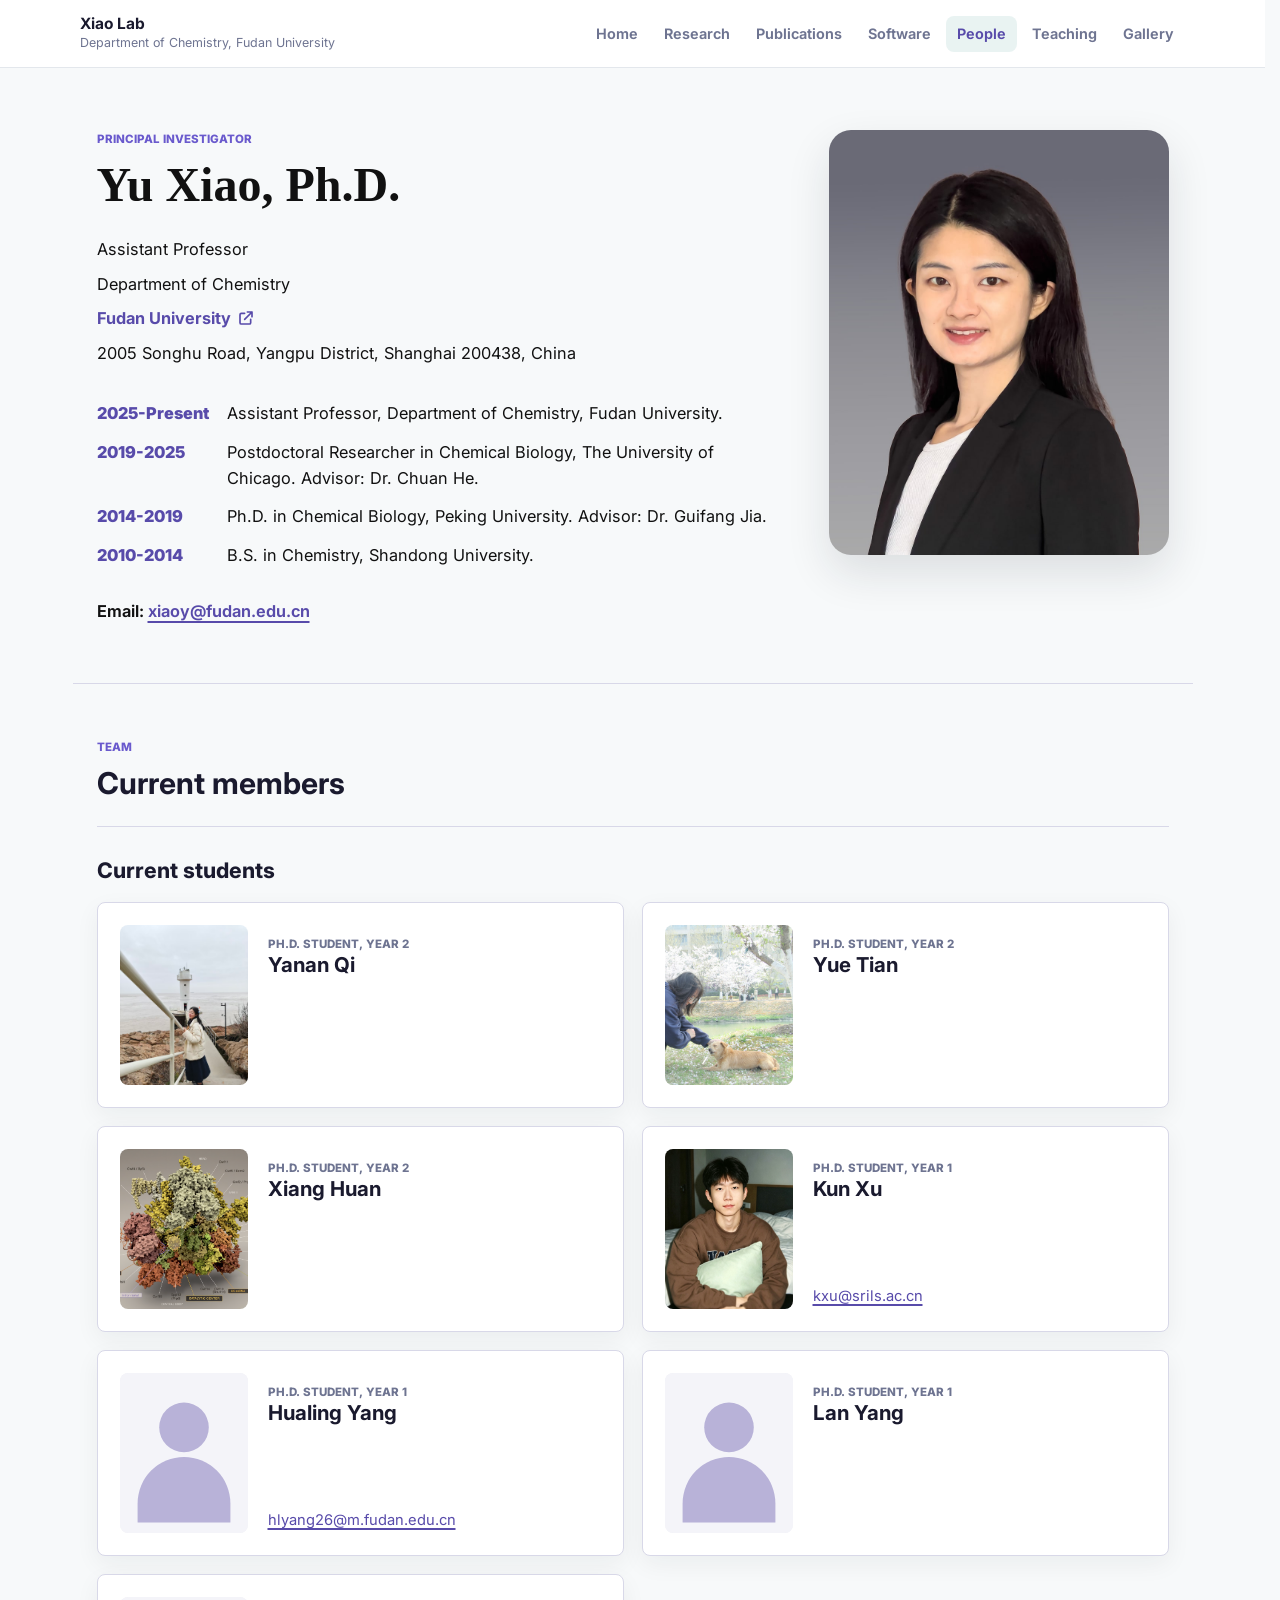
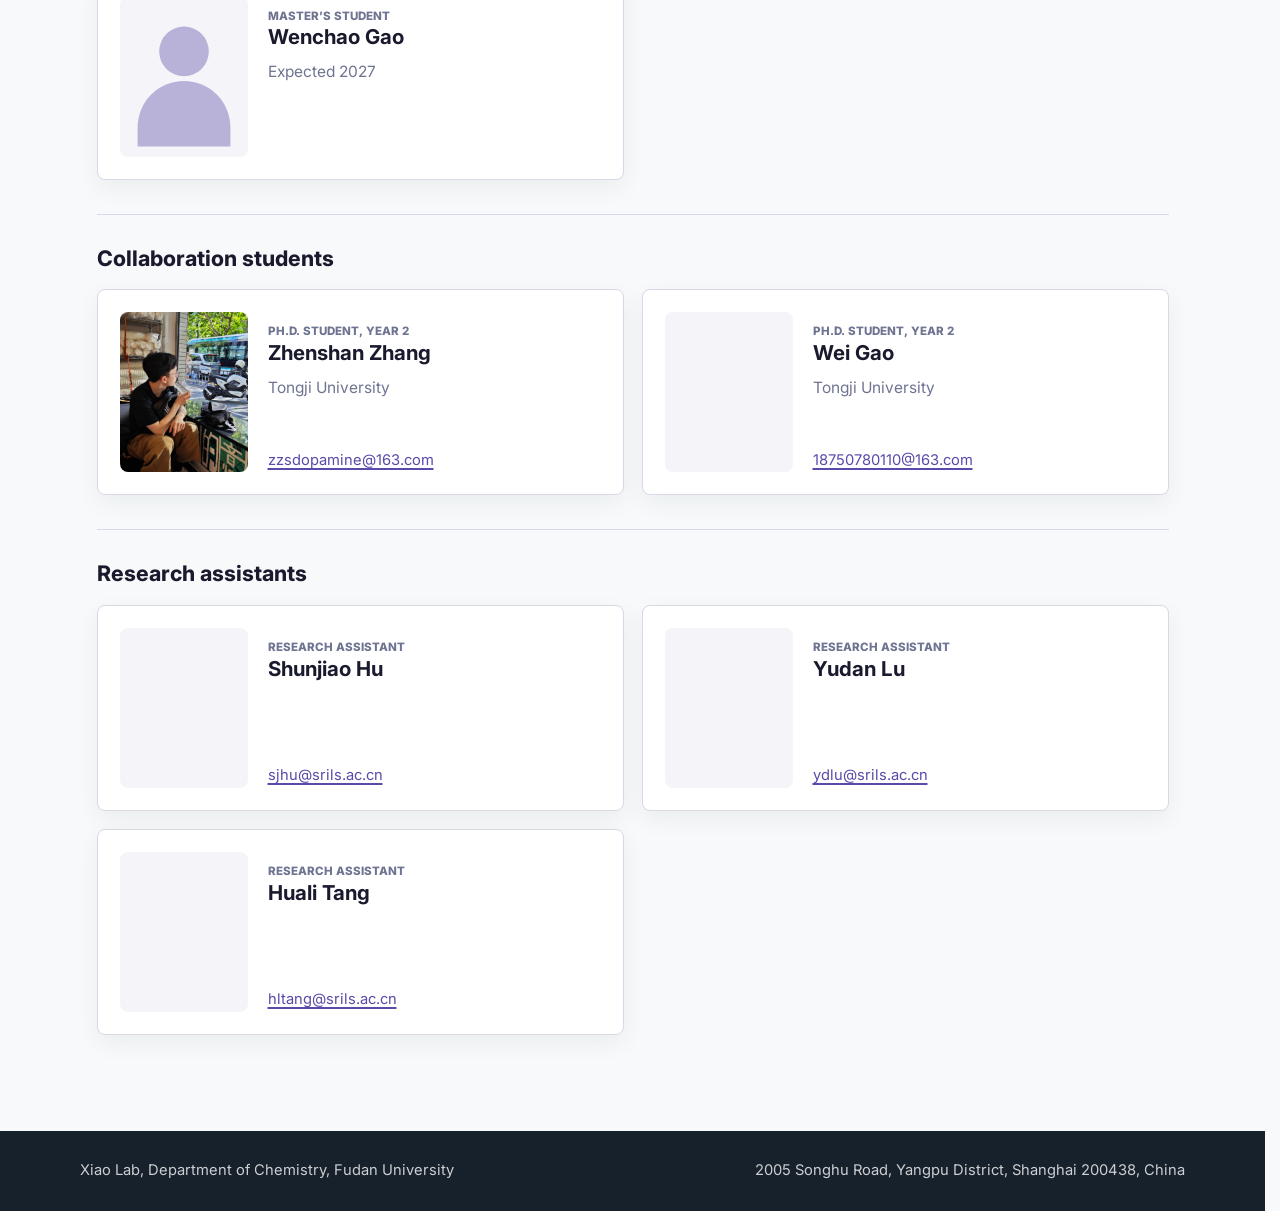
==== site/people.html @ 870cb50d "[Feature] Refresh lab website with data-driven content and teaching - Generate the website from sepa" ====
<!DOCTYPE html>
<html lang="en" class="no-js">
<head>
  <meta charset="utf-8">
  <meta name="viewport" content="width=device-width, initial-scale=1">
  <title>People | Xiao Lab</title>
  <meta name="description" content="People in Xiao Lab at Fudan University.">
  <link rel="preconnect" href="https://fonts.googleapis.com">
  <link rel="preconnect" href="https://fonts.gstatic.com" crossorigin>
  <link href="https://fonts.googleapis.com/css2?family=Inter:wght@300;400;600;700;800;900&display=swap" rel="stylesheet">
  <link rel="stylesheet" href="assets/styles.css">
  <script>document.documentElement.classList.remove('no-js');</script>
</head>
<body>
  <header class="site-header">
    <a class="brand" href="index.html" aria-label="Xiao Lab home">
      <span>
        <strong>Xiao Lab</strong>
        <small>Department of Chemistry, Fudan University</small>
      </span>
    </a>
    <button class="nav-toggle" aria-controls="primary-nav" aria-expanded="false" aria-label="Toggle navigation">
      <span class="bar"></span>
      <span class="bar"></span>
      <span class="bar"></span>
    </button>
    <nav id="primary-nav" class="site-nav" aria-label="Primary navigation">
      <a href="index.html">Home</a>
      <a href="research.html">Research</a>
      <a href="publications.html">Publications</a>
      <a href="software.html">Software</a>
      <a class="active" aria-current="page" href="people.html">People</a>
      <a href="teaching.html">Teaching</a>
      <a href="gallery.html">Gallery</a>
    </nav>
  </header>

  <main>


    <section class="section mentor-section">
      <article class="mentor-profile">
        <div class="mentor-copy"><p class="eyebrow">Principal investigator</p><h1>Yu Xiao, Ph.D.</h1>
          <div class="mentor-lines"><p>Assistant Professor</p><p>Department of Chemistry</p><p><a class="mentor-link" href="https://chemistry.fudan.edu.cn/0c/af/c45141a724143/page.htm">Fudan University <svg viewBox="0 0 24 24" fill="none" stroke="currentColor" stroke-width="2.5" stroke-linecap="round" stroke-linejoin="round" aria-hidden="true"><path d="M14 3h7v7M21 3 10 14"/><path d="M10 5H5a2 2 0 0 0-2 2v12a2 2 0 0 0 2 2h12a2 2 0 0 0 2-2v-5"/></svg></a></p><p>2005 Songhu Road, Yangpu District, Shanghai 200438, China</p></div>
          <div class="mentor-history" aria-label="Education and experience"><p><strong>2025-Present</strong><span>Assistant Professor, Department of Chemistry, Fudan University.</span></p><p><strong>2019-2025</strong><span>Postdoctoral Researcher in Chemical Biology, The University of Chicago. Advisor: Dr. Chuan He.</span></p><p><strong>2014-2019</strong><span>Ph.D. in Chemical Biology, Peking University. Advisor: Dr. Guifang Jia.</span></p><p><strong>2010-2014</strong><span>B.S. in Chemistry, Shandong University.</span></p></div>
          <p class="mentor-email">Email: <a href="mailto:xiaoy@fudan.edu.cn">xiaoy@fudan.edu.cn</a></p>
        </div><figure class="mentor-photo"><img src="assets/people/yu-xiao.jpg" alt="Yu Xiao, Ph.D. portrait" loading="lazy" decoding="async"></figure>
      </article>
    </section>

    <section class="section team-section">
      <div class="section-heading">
        <p class="eyebrow">Team</p>
        <h2>Current members</h2>
      </div>

      <div class="people-group"><div class="people-group-heading"><h3>Current students</h3></div><div class="people-grid compact-grid"><article class="member-card"><img src="assets/people/qi-yanan.jpg" alt="Yanan Qi portrait" loading="lazy" decoding="async">
              <div class="member-copy"><p class="eyebrow">Ph.D. student, Year 2</p><h2>Yanan Qi</h2></div></article>
<article class="member-card"><img src="assets/people/tian-yue.jpg" alt="Yue Tian portrait" loading="lazy" decoding="async">
              <div class="member-copy"><p class="eyebrow">Ph.D. student, Year 2</p><h2>Yue Tian</h2></div></article>
<article class="member-card"><img src="assets/people/huan-xiang.png" alt="Xiang Huan portrait" loading="lazy" decoding="async">
              <div class="member-copy"><p class="eyebrow">Ph.D. student, Year 2</p><h2>Xiang Huan</h2></div></article>
<article class="member-card"><img src="assets/people/xu-kun.jpg" alt="Kun Xu portrait" loading="lazy" decoding="async">
              <div class="member-copy"><p class="eyebrow">Ph.D. student, Year 1</p><h2>Kun Xu</h2><p class="member-email"><a href="mailto:kxu@srils.ac.cn">kxu@srils.ac.cn</a></p></div></article>
<article class="member-card"><img src="assets/people/member-placeholder.svg" alt="Hualing Yang portrait" loading="lazy" decoding="async">
              <div class="member-copy"><p class="eyebrow">Ph.D. student, Year 1</p><h2>Hualing Yang</h2><p class="member-email"><a href="mailto:hlyang26@m.fudan.edu.cn">hlyang26@m.fudan.edu.cn</a></p></div></article>
<article class="member-card"><img src="assets/people/member-placeholder.svg" alt="Lan Yang portrait" loading="lazy" decoding="async">
              <div class="member-copy"><p class="eyebrow">Ph.D. student, Year 1</p><h2>Lan Yang</h2></div></article>
<article class="member-card"><img src="assets/people/member-placeholder.svg" alt="Wenchao Gao portrait" loading="lazy" decoding="async">
              <div class="member-copy"><p class="eyebrow">Master’s student</p><h2>Wenchao Gao</h2><p>Expected 2027</p></div></article></div></div>
<div class="people-group"><div class="people-group-heading"><h3>Collaboration students</h3></div><div class="people-grid compact-grid"><article class="member-card"><img src="assets/people/zhang-zhenshan.jpg" alt="Zhenshan Zhang portrait" loading="lazy" decoding="async">
              <div class="member-copy"><p class="eyebrow">Ph.D. student, Year 2</p><h2>Zhenshan Zhang</h2><p>Tongji University</p><p class="member-email"><a href="mailto:zzsdopamine@163.com">zzsdopamine@163.com</a></p></div></article>
<article class="member-card"><img src="assets/people/gao-wei.jpg" alt="Wei Gao portrait" loading="lazy" decoding="async">
              <div class="member-copy"><p class="eyebrow">Ph.D. student, Year 2</p><h2>Wei Gao</h2><p>Tongji University</p><p class="member-email"><a href="mailto:18750780110@163.com">18750780110@163.com</a></p></div></article></div></div>
<div class="people-group"><div class="people-group-heading"><h3>Research assistants</h3></div><div class="people-grid compact-grid"><article class="member-card"><img src="assets/people/hu-shunjiao.jpg" alt="Shunjiao Hu portrait" loading="lazy" decoding="async">
              <div class="member-copy"><p class="eyebrow">Research assistant</p><h2>Shunjiao Hu</h2><p class="member-email"><a href="mailto:sjhu@srils.ac.cn">sjhu@srils.ac.cn</a></p></div></article>
<article class="member-card"><img src="assets/people/lu-yudan.jpg" alt="Yudan Lu portrait" loading="lazy" decoding="async">
              <div class="member-copy"><p class="eyebrow">Research assistant</p><h2>Yudan Lu</h2><p class="member-email"><a href="mailto:ydlu@srils.ac.cn">ydlu@srils.ac.cn</a></p></div></article>
<article class="member-card"><img src="assets/people/tang-huali.jpg" alt="Huali Tang portrait" loading="lazy" decoding="async">
              <div class="member-copy"><p class="eyebrow">Research assistant</p><h2>Huali Tang</h2><p class="member-email"><a href="mailto:hltang@srils.ac.cn">hltang@srils.ac.cn</a></p></div></article></div></div>
    </section>
    </main>

  <footer class="site-footer">
    <p>Xiao Lab, Department of Chemistry, Fudan University</p>
    <p>2005 Songhu Road, Yangpu District, Shanghai 200438, China</p>
  </footer>
  <script src="assets/site.js" defer></script>
</body>
</html>
---- site/assets/styles.css ----
:root {
  --ink: #1a1a2e;
  --muted: #6e7491;
  --subtle: #f4f4f9;
  --surface: #ffffff;
  --background: #f7f9fa;
  --line: #d8d8e8;
  --accent: #6A5ACD;
  --accent-dark: #584BAA;
  --warm: #9370DB;
  --shadow: 0 14px 34px rgba(23, 33, 43, 0.1);
  --max: 1120px;
  --page-top: 62px;
}

* {
  box-sizing: border-box;
}

html {
  scroll-behavior: smooth;
  scrollbar-gutter: stable;
}

body {
  margin: 0;
  min-height: 100vh;
  display: flex;
  flex-direction: column;
  color: var(--ink);
  background: var(--background);
  font-family: Inter, ui-sans-serif, system-ui, -apple-system, BlinkMacSystemFont, "Segoe UI", Arial, sans-serif;
  font-size: 15.5px;
  line-height: 1.62;
  letter-spacing: 0;
}

img {
  display: block;
  max-width: 100%;
}

a {
  color: inherit;
}

.site-header {
  position: sticky;
  top: 0;
  z-index: 20;
  display: flex;
  align-items: center;
  justify-content: space-between;
  gap: 24px;
  min-height: 68px;
  padding: 10px max(24px, calc((100vw - var(--max)) / 2));
  background: rgba(255, 255, 255, 0.96);
  border-bottom: 1px solid rgba(220, 226, 232, 0.8);
  backdrop-filter: blur(16px);
}

.brand {
  display: inline-flex;
  align-items: center;
  gap: 12px;
  min-width: 190px;
  text-decoration: none;
}

.brand strong,
.brand small {
  display: block;
  line-height: 1.2;
}

.brand small {
  margin-top: 2px;
  color: var(--muted);
  font-size: 0.78rem;
}

.site-nav {
  display: flex;
  align-items: center;
  justify-content: flex-end;
  gap: 4px;
  flex-wrap: wrap;
}

.site-nav a {
  min-height: 36px;
  padding: 6px 11px;
  border-radius: 8px;
  color: var(--muted);
  font-weight: 650;
  font-size: 0.9rem;
  text-decoration: none;
}

/* Mobile nav toggle button */
.nav-toggle {
  display: none;
  flex-direction: column;
  align-items: center;
  justify-content: center;
  width: 44px;
  height: 44px;
  border-radius: 8px;
  background: transparent;
  border: none;
  cursor: pointer;
}
.nav-toggle .bar {
  display: block;
  width: 20px;
  height: 2px;
  background: var(--ink);
  border-radius: 2px;
  transition: transform .22s ease, opacity .18s ease;
}
.nav-toggle .bar + .bar { margin-top: 5px; }
.nav-toggle[aria-expanded="true"] .bar:first-child { transform: translateY(7px) rotate(45deg); }
.nav-toggle[aria-expanded="true"] .bar:nth-child(2) { opacity: 0; }
.nav-toggle[aria-expanded="true"] .bar:last-child { transform: translateY(-7px) rotate(-45deg); }

.site-nav a:hover,
.site-nav a.active {
  color: var(--accent-dark);
  background: rgba(11, 120, 115, 0.09);
}

.hero {
  min-height: 60vh;
  display: grid;
  align-items: center;
  padding: 72px max(24px, calc((100vw - var(--max)) / 2));
  color: #ffffff;
  background:
    linear-gradient(90deg, rgba(10, 24, 33, 0.82) 0%, rgba(10, 24, 33, 0.62) 42%, rgba(10, 24, 33, 0.2) 100%),
    url("backgrounds/fudan-campus.jpg") center center / cover no-repeat;
}

.hero-copy {
  max-width: 660px;
}

.eyebrow {
  margin: 0 0 10px;
  color: var(--accent);
  font-size: 0.72rem;
  font-weight: 800;
  text-transform: uppercase;
}

.hero .eyebrow {
  color: #8be0d7;
}

.hero h1,
.page-hero h1 {
  margin: 0;
  font-family: Inter, ui-sans-serif, system-ui, -apple-system, BlinkMacSystemFont, "Segoe UI", Arial, sans-serif;
  font-size: 3.55rem;
  line-height: 1.06;
  font-weight: 800;
  letter-spacing: 0;
}

.hero p:not(.eyebrow) {
  max-width: 580px;
  margin: 18px 0 0;
  color: rgba(255, 255, 255, 0.9);
  font-size: 1.08rem;
}

.hero-actions {
  display: flex;
  flex-wrap: wrap;
  gap: 12px;
  margin-top: 26px;
}

.button {
  display: inline-flex;
  align-items: center;
  justify-content: center;
  min-height: 42px;
  padding: 9px 16px;
  border-radius: 8px;
  color: #ffffff;
  background: var(--accent);
  font-weight: 750;
  text-decoration: none;
}

.button:hover {
  background: var(--accent-dark);
}

.button-ghost {
  border: 1px solid rgba(255, 255, 255, 0.62);
  background: rgba(255, 255, 255, 0.12);
}

.button-ghost:hover {
  background: rgba(255, 255, 255, 0.22);
}

.section {
  max-width: var(--max);
  margin: 0 auto;
  padding: 62px 24px;
}

.section + .section {
  border-top: 1px solid var(--line);
}

.intro-grid {
  display: grid;
  grid-template-columns: minmax(240px, 0.9fr) minmax(320px, 1.35fr);
  gap: 46px;
}

.intro-grid h2,
.section-heading h2,

.member-card h2,
.research-block h2,
.patents h2 {
  margin: 0;
  font-family: Inter, ui-sans-serif, system-ui, -apple-system, BlinkMacSystemFont, "Segoe UI", Arial, sans-serif;
  font-size: 1.88rem;
  line-height: 1.18;
  letter-spacing: 0;
  font-weight: 700;
}

.intro-copy p,

.member-copy p,
.research-block p,
.plain-list li {
  color: var(--muted);
}

.intro-copy p:first-child,
.research-block p:first-of-type {
  margin-top: 0;
}

.section-heading {
  max-width: 760px;
  margin-bottom: 24px;
}

.research-cards {
  display: grid;
  grid-template-columns: repeat(3, minmax(0, 1fr));
  gap: 18px;
}

.card {
  min-height: 214px;
  padding: 22px;
  border: 1px solid var(--line);
  border-radius: 8px;
  background: var(--surface);
  box-shadow: 0 8px 24px rgba(23, 33, 43, 0.055);
  transition: transform .18s ease, box-shadow .18s ease;
}
.card:hover { transform: translateY(-6px); box-shadow: 0 20px 40px rgba(23, 33, 43, 0.12); }

.card-kicker {
  display: inline-block;
  margin-bottom: 14px;
  color: var(--warm);
  font-size: 0.82rem;
  font-weight: 850;
}

.card h3,
.news-list h3 {
  margin: 0 0 10px;
  font-size: 1.06rem;
  line-height: 1.32;
}

.card p {
  margin: 0;
  color: var(--muted);
}

.text-link {
  color: var(--accent-dark);
  font-weight: 750;
  text-decoration-thickness: 2px;
  text-underline-offset: 4px;
}

.news-band {
  padding-top: 56px;
}

.news-list {
  display: grid;
  grid-template-columns: repeat(2, minmax(0, 1fr));
  gap: 18px;
}

.news-list article {
  padding: 20px;
  border-left: 4px solid var(--accent);
  background: var(--subtle);
}

.news-list time {
  display: block;
  margin-bottom: 8px;
  color: var(--warm);
  font-weight: 800;
}

.page-hero {
  max-width: var(--max);
  margin: 0 auto;
  padding: var(--page-top) 24px 34px;
}

.page-hero h1 {
  max-width: none;
  color: var(--ink);
  font-size: 2.62rem;
}

.page-hero p:not(.eyebrow) {
  color: var(--muted);
  margin-top: 14px;
  font-size: 1rem;
}

.research-layout {
  display: grid;
  gap: 18px;
  padding-top: 22px;
}

.research-block {
  display: grid;
  grid-template-columns: minmax(210px, 300px) minmax(260px, 1fr);
  align-items: center;
  gap: 30px;
  padding: 26px;
  border: 1px solid var(--line);
  border-radius: 8px;
  background: var(--surface);
  box-shadow: 0 8px 26px rgba(23, 33, 43, 0.045);
}

.research-figure {
  width: 100%;
  aspect-ratio: 3 / 2;
  object-fit: contain;
  border: 1px solid var(--line);
  border-radius: 8px;
  background: var(--subtle);
}

.research-block p {
  margin: 10px 0 0;
}

.figure-note {
  color: var(--accent-dark) !important;
  font-size: 0.88rem;
  font-weight: 650;
}

.mentor-section {
  padding-top: var(--page-top);
  padding-bottom: 58px;
}

.mentor-profile {
  display: grid;
  grid-template-columns: minmax(320px, 1fr) minmax(240px, 340px);
  align-items: start;
  gap: 56px;
}

.mentor-copy h1 {
  margin: 0;
  color: #111111;
  font-family: Georgia, "Times New Roman", serif;
  font-size: 3rem;
  line-height: 1.08;
  font-weight: 700;
  letter-spacing: 0;
}

.mentor-lines,
.mentor-history {
  color: #111111;
  font-size: 1.02rem;
}

.mentor-lines {
  display: grid;
  gap: 8px;
  margin-top: 26px;
}

.mentor-lines p,
.mentor-history p {
  margin: 0;
}

.mentor-history {
  display: grid;
  gap: 12px;
  max-width: 720px;
  margin-top: 34px;
}

.mentor-history strong {
  color: var(--accent-dark);
  font-weight: 850;
}

.mentor-email {
  margin: 30px 0 0;
  color: #111111;
  font-size: 1.02rem;
  font-weight: 650;
}

.mentor-email a {
  color: var(--accent-dark);
  text-decoration-thickness: 2px;
  text-underline-offset: 4px;
}

.mentor-photo {
  margin: 0;
}

.mentor-photo img {
  width: 100%;
  aspect-ratio: 4 / 5;
  object-fit: cover;
  border-radius: 22px;
  background: var(--subtle);
  box-shadow: 0 18px 44px rgba(23, 33, 43, 0.12);
}

.team-section {
  padding-top: 54px;
}

.people-group {
  padding: 30px 0 34px;
  border-top: 1px solid var(--line);
}

.people-group:first-of-type {
  border-top: 0;
  padding-top: 6px;
}

.people-group-heading {
  display: flex;
  align-items: baseline;
  justify-content: space-between;
  gap: 18px;
  margin-bottom: 18px;
}

.people-group-heading h3 {
  margin: 0;
  color: var(--ink);
  font-size: 1.34rem;
  line-height: 1.25;
  font-weight: 750;
}

.people-grid {
  display: grid;
  grid-template-columns: repeat(auto-fit, minmax(300px, 1fr));
  gap: 18px;
}

.compact-grid {
  grid-template-columns: repeat(2, minmax(0, 1fr));
}

.member-card {
  display: grid;
  grid-template-columns: 128px minmax(0, 1fr);
  gap: 20px;
  align-items: start;
  padding: 22px;
  border: 1px solid var(--line);
  border-radius: 8px;
  background: var(--surface);
  box-shadow: 0 8px 24px rgba(23, 33, 43, 0.055);
}

.member-card img {
  width: 128px;
  aspect-ratio: 4 / 5;
  object-fit: cover;
  border-radius: 8px;
  background: var(--subtle);
}

.member-card h2 {
  font-size: 1.28rem;
  font-weight: 700;
}

.member-copy {
  display: flex;
  flex-direction: column;
  min-height: 100%;
}

.member-copy p {
  margin: 10px 0 0;
}

.member-email {
  font-size: 0.92rem;
  margin-top: auto !important;
  padding-top: 18px;
}

.member-email a {
  color: var(--accent-dark);
  overflow-wrap: anywhere;
  text-decoration-thickness: 2px;
  text-underline-offset: 3px;
}

.publication-list {
  display: grid;
  gap: 14px;
  margin: 0;
  padding: 0;
  counter-reset: publications;
  list-style: none;
}

.publication-list li {
  counter-increment: publications;
  position: relative;
  padding: 22px 22px 22px 66px;
  border: 1px solid var(--line);
  border-radius: 8px;
  background: var(--surface);
  transition: transform .16s ease, box-shadow .16s ease;
}
.publication-list li:hover { transform: translateY(-4px); box-shadow: 0 16px 32px rgba(23,33,43,0.06); }

.publication-list li::before {
  content: counter(publications, decimal-leading-zero);
  position: absolute;
  left: 20px;
  top: 23px;
  color: var(--warm);
  font-weight: 850;
  font-size: 0.84rem;
}

.publication-list p {
  margin: 0;
  color: #303b45;
}

.publication-list a {
  color: var(--accent-dark);
  overflow-wrap: anywhere;
}

.featured-publication {
  border-color: #e7d9ae;
  border-left: 4px solid var(--accent);
}

.plain-list {
  display: grid;
  gap: 16px;
  margin: 0;
  padding-left: 20px;
}

.gallery-grid {
  display: grid;
  grid-template-columns: repeat(2, minmax(0, 1fr));
  gap: 18px;
  padding-top: 28px;
}

.gallery-grid figure {
  margin: 0;
  border: 1px solid var(--line);
  border-radius: 8px;
  overflow: hidden;
  background: var(--surface);
}

.gallery-grid img {
  width: 100%;
  aspect-ratio: 4 / 3;
  object-fit: cover;
}

.gallery-grid figcaption {
  padding: 14px 16px 16px;
  color: var(--muted);
  font-size: 0.94rem;
}

.site-footer {
  display: flex;
  justify-content: space-between;
  gap: 18px;
  padding: 28px max(24px, calc((100vw - var(--max)) / 2));
  color: rgba(255, 255, 255, 0.78);
  background: #17212b;
  font-size: 0.92rem;
}

.site-footer p {
  margin: 0;
}

@media (max-width: 900px) {
  :root { --page-top: 42px; }

  .site-header {
    flex-wrap: wrap;
    gap: 12px;
  }

  .site-nav {
    justify-content: flex-start;
  }

  /* collapse/expand nav on small screens */
  .nav-toggle { display: inline-flex; }
  .site-nav { display: block; width: 100%; max-height: 0; overflow: hidden; transition: max-height .28s ease; }
  .site-nav.open { max-height: 600px; }

  .site-nav a { display: block; padding: 10px 12px; margin: 6px 0; border-radius: 6px; }

  .hero {
    min-height: 64vh;
    padding-top: 70px;
    padding-bottom: 70px;
  }

  .hero h1,
  .page-hero h1 {
    font-size: 3rem;
  }

  .intro-grid,
  .research-cards,

  .news-list,
  .gallery-grid {
    grid-template-columns: 1fr;
  }

  .research-block,
  .member-card {
    grid-template-columns: 1fr;
    gap: 18px;
  }

  .mentor-section {
    padding-bottom: 46px;
  }

  .mentor-profile {
    grid-template-columns: 1fr;
    gap: 36px;
  }

  .mentor-copy h1 {
    font-size: 2.72rem;
  }

  .mentor-photo {
    max-width: 340px;
  }

  .member-card img {
    width: 132px;
  }
}

@media (max-width: 620px) {
  body {
    font-size: 15px;
  }

  .site-header {
    padding: 12px 18px;
  }

  .site-nav a {
    padding: 7px 9px;
    font-size: 0.88rem;
  }

  .hero,
  .section,
  .page-hero {
    padding-left: 18px;
    padding-right: 18px;
  }

  .hero h1,
  .page-hero h1 {
    font-size: 2.45rem;
  }

  .hero p:not(.eyebrow) {
    font-size: 1.05rem;
  }

  .hero-actions,
  .button {
    width: 100%;
  }

  .intro-grid h2,
  .section-heading h2,

  .member-card h2,
  .research-block h2,
  .patents h2 {
    font-size: 1.75rem;
  }

  .mentor-copy h1 {
    font-size: 2.45rem;
  }

  .mentor-lines,
  .mentor-history {
    font-size: 0.98rem;
  }

  .mentor-lines {
    margin-top: 26px;
  }

  .mentor-history,
  .mentor-email {
    margin-top: 34px;
  }

  .member-card { transition: transform .16s ease, box-shadow .16s ease; }
  .member-card:hover { transform: translateY(-4px); box-shadow: 0 18px 34px rgba(23,33,43,0.06); }
  .publication-list li {
    padding: 20px;
  }

  .publication-list li::before {
    position: static;
    display: block;
    margin-bottom: 10px;
  }

  .site-footer {
    flex-direction: column;
    padding-left: 18px;
    padding-right: 18px;
  }
}

/* Shared controls and publication views. */
:focus-visible { outline: 3px solid var(--accent); outline-offset: 4px; }
.contact-links, .view-controls, .publication-tags, .publication-links { display: flex; flex-wrap: wrap; gap: 10px 18px; }
.view-controls { justify-content: flex-end; align-items: center; margin-bottom: 24px; }
.view-controls label { display: flex; align-items: center; gap: 8px; color: var(--accent); font-weight: 600; }
.view-controls select { max-width: 100%; font: inherit; padding: 8px 12px; border: 1px solid var(--line); border-radius: 8px; background: var(--surface); color: var(--ink); }
.view-controls[hidden] { display: none; }
.publication-list .publication-tags, .publication-list .publication-title, .publication-list .publication-summary, .publication-list .publication-links { display: none; }
.publication-list.card-view li { padding: 24px; }
.publication-list.card-view li::before { display: none; }
.publication-list.card-view .publication-tags, .publication-list.card-view .publication-links { display: flex; }
.publication-list.card-view .publication-title, .publication-list.card-view .publication-summary { display: block; }
.publication-title { margin: 16px 0 12px; font-size: 1.22rem; line-height: 1.4; }
.publication-list.card-view .citation-title, .publication-list.card-view .citation-doi { display: none; }
.publication-list.card-view .publication-summary { margin-top: 14px; }
.publication-links { margin-top: 14px; }
.tag { display: inline-block; border-radius: 20px; padding: 3px 10px; background: var(--subtle); color: var(--accent-dark); font-size: .8rem; font-weight: 600; }
.publication-list u { text-underline-offset: 3px; }
.publication-note { color: var(--muted); font-size: .9rem; }
.software-heading { display: flex; align-items: center; gap: 18px; }
.software-heading h2 { margin: 8px 0 0; }
.software-mark { display: grid; place-items: center; width: 64px; height: 64px; border-radius: 12px; background: var(--subtle); color: var(--accent); font-size: 2rem; }
.software-details { margin-bottom: 0; }
.software-details div { display: grid; grid-template-columns: 160px minmax(0, 1fr); gap: 18px; border-top: 1px solid var(--line); padding: 14px 0; }
.software-details dt { font-weight: 700; }
.software-details dd { margin: 0; color: var(--muted); }
@media (max-width: 900px) {
  .no-js .nav-toggle { display: none; }
  .no-js .site-nav { max-height: none; }
}
@media (max-width: 620px) {
  .software-details div { grid-template-columns: 1fr; gap: 4px; }
  .publication-list.card-view li { padding: 20px; }
}
@media (prefers-reduced-motion: reduce) {
  html { scroll-behavior: auto; }
  *, *::before, *::after { transition: none !important; }
  .card:hover, .member-card:hover, .publication-list li:hover { transform: none; }
}

@media (max-width: 620px) {
  .compact-grid { grid-template-columns: 1fr; }
  .view-controls label { max-width: 100%; }
}

.publication-list .publication-summary { color: var(--accent-dark); }
.github-icon { width: 18px; height: 18px; fill: currentColor; margin-right: 8px; }
.publication-list li[hidden] { display: none; }

main { flex: 1; width: 100%; }

.mentor-history p { display: grid; grid-template-columns: 116px minmax(0, 1fr); gap: 14px; }
@media (max-width: 620px) { .mentor-history p { grid-template-columns: 100px minmax(0, 1fr); gap: 10px; } }

.news-list p { margin: 10px 0 0; color: var(--muted); }
.news-link { display: inline-flex; align-items: center; justify-content: center; width: 28px; height: 28px; vertical-align: middle; color: var(--accent); border-radius: 4px; }
.news-link svg { width: 18px; height: 18px; }
.news-link:hover { color: var(--accent-dark); background: var(--subtle); }

.mentor-link { color: var(--accent-dark); font-weight: 700; text-decoration: none; }
.mentor-link svg { width: 16px; height: 16px; margin-left: 3px; vertical-align: -2px; }

.publication-links a { font-weight: 700; }

.course-card + .course-card { margin-top: 24px; }
.course-card h2 { margin: 0; font-size: 1.6rem; line-height: 1.3; }
.course-meta, .course-empty { color: var(--muted); }
.course-description { border-top: 1px solid var(--line); padding: 16px 0; }
.course-description summary { cursor: pointer; font-weight: 600; color: var(--accent-dark); }
.course-description p { white-space: pre-line; }
.course-offering { margin-top: 12px; padding-top: 12px; }
.course-offering h3 { margin-bottom: 10px; }
.course-offering h4 { margin-bottom: 8px; }
.course-link { color: var(--accent-dark); font-weight: 700; text-decoration: none; }
.course-link svg { width: 16px; height: 16px; vertical-align: -2px; }
.course-resources, .course-resources ul { padding-left: 22px; }
.course-resources li { margin: 6px 0; }
.teaching-layout { padding-top: 22px; }

.course-card .course-meta { margin: 12px 0 24px; }

.brand { min-width: 0; }
.brand small { max-width: 300px; line-height: 1.35; }
@media (max-width: 900px) { .brand { max-width: calc(100% - 68px); } }

.course-research-intro { padding-bottom: 17px; }
.course-research-intro p:last-child { margin-bottom: 0; }
.research-layout, .teaching-layout, .publications, .gallery-grid { padding-top: 19px; }

/* Reserve the same subtitle space on Gallery without adding placeholder text. */
.gallery-intro { padding-bottom: calc(17px + 14px + 1.62rem); }
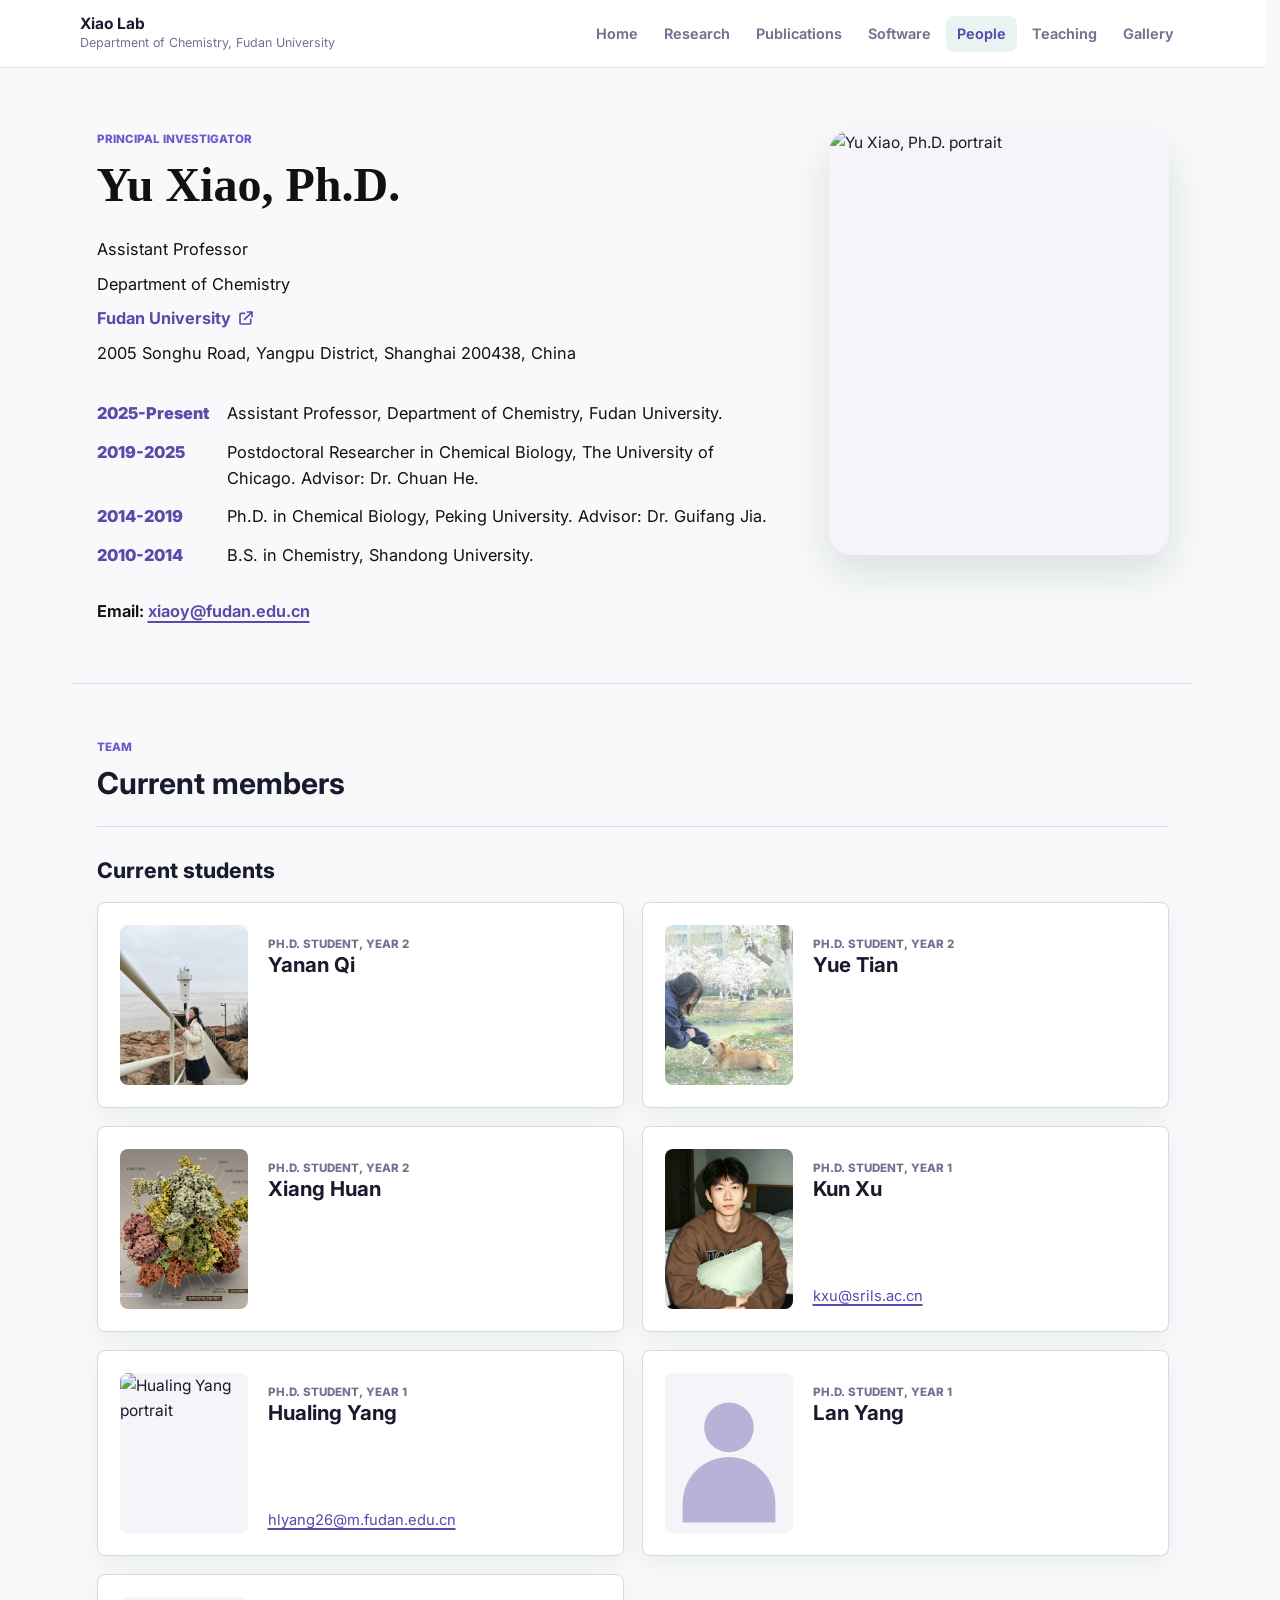
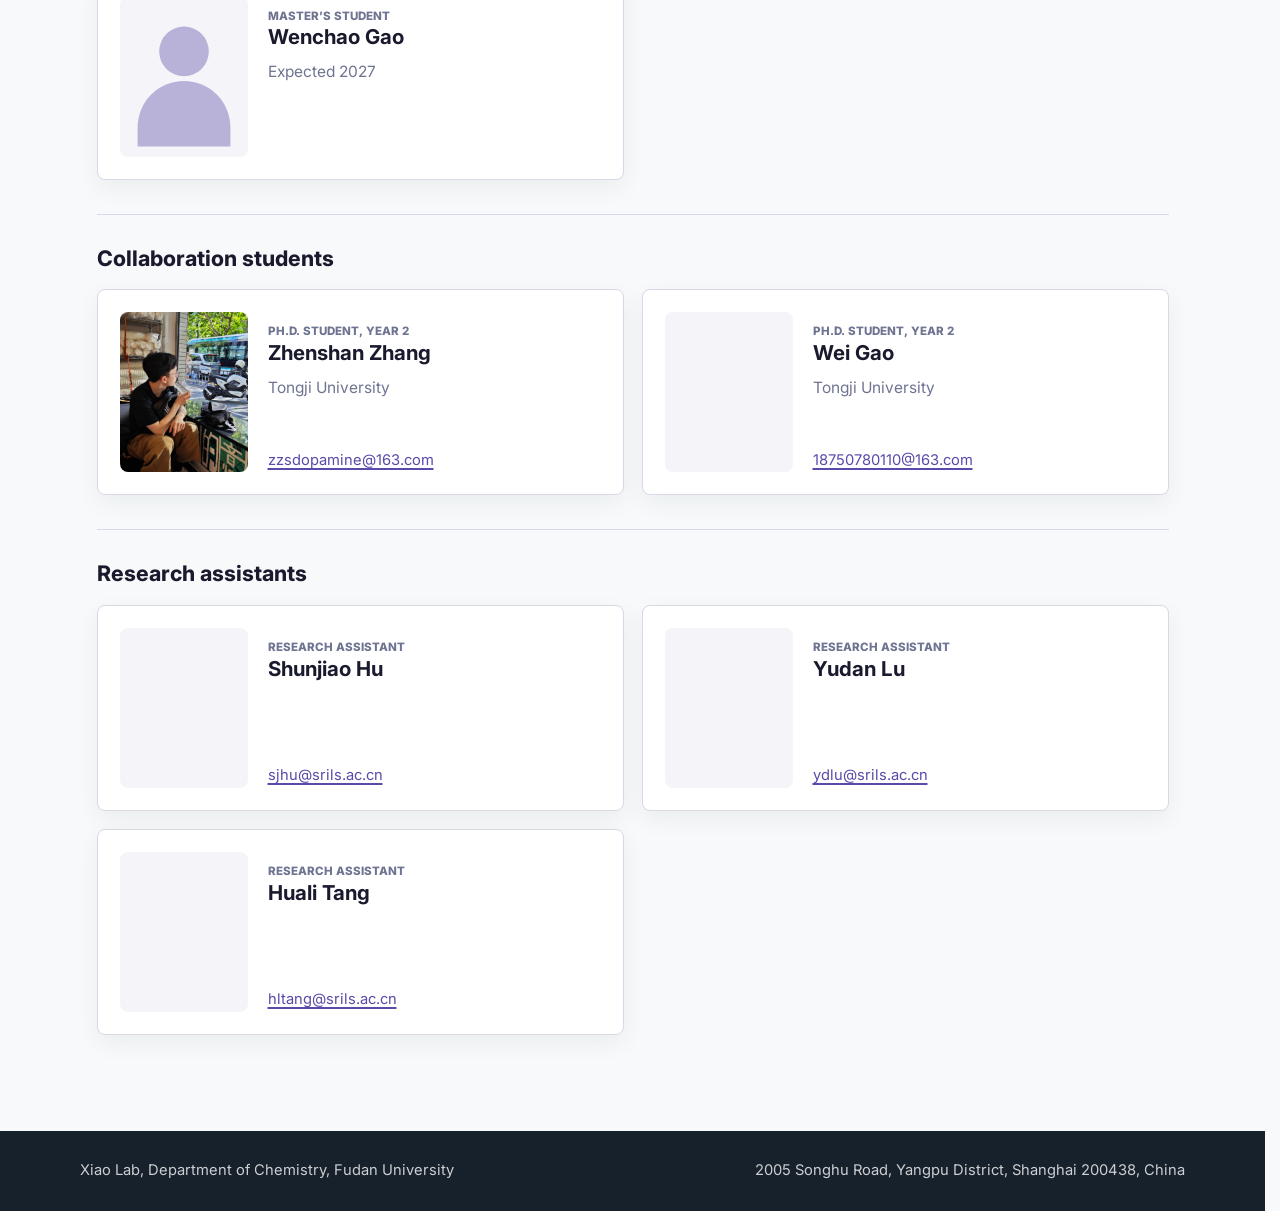
==== commit 8f201297: "[Feature] Organize website assets and enhance gallery - Separate maintained assets from generated si" ====
--- a/site/people.html
+++ b/site/people.html
@@ -44,7 +44,7 @@
           <div class="mentor-lines"><p>Assistant Professor</p><p>Department of Chemistry</p><p><a class="mentor-link" href="https://chemistry.fudan.edu.cn/0c/af/c45141a724143/page.htm">Fudan University <svg viewBox="0 0 24 24" fill="none" stroke="currentColor" stroke-width="2.5" stroke-linecap="round" stroke-linejoin="round" aria-hidden="true"><path d="M14 3h7v7M21 3 10 14"/><path d="M10 5H5a2 2 0 0 0-2 2v12a2 2 0 0 0 2 2h12a2 2 0 0 0 2-2v-5"/></svg></a></p><p>2005 Songhu Road, Yangpu District, Shanghai 200438, China</p></div>
           <div class="mentor-history" aria-label="Education and experience"><p><strong>2025-Present</strong><span>Assistant Professor, Department of Chemistry, Fudan University.</span></p><p><strong>2019-2025</strong><span>Postdoctoral Researcher in Chemical Biology, The University of Chicago. Advisor: Dr. Chuan He.</span></p><p><strong>2014-2019</strong><span>Ph.D. in Chemical Biology, Peking University. Advisor: Dr. Guifang Jia.</span></p><p><strong>2010-2014</strong><span>B.S. in Chemistry, Shandong University.</span></p></div>
           <p class="mentor-email">Email: <a href="mailto:xiaoy@fudan.edu.cn">xiaoy@fudan.edu.cn</a></p>
-        </div><figure class="mentor-photo"><img src="assets/people/yu-xiao.jpg" alt="Yu Xiao, Ph.D. portrait" loading="lazy" decoding="async"></figure>
+        </div><figure class="mentor-photo"><img src="assets/people/xiao-yu.jpg" alt="Yu Xiao, Ph.D. portrait" loading="lazy" decoding="async"></figure>
       </article>
     </section>
 
@@ -62,7 +62,7 @@
               <div class="member-copy"><p class="eyebrow">Ph.D. student, Year 2</p><h2>Xiang Huan</h2></div></article>
 <article class="member-card"><img src="assets/people/xu-kun.jpg" alt="Kun Xu portrait" loading="lazy" decoding="async">
               <div class="member-copy"><p class="eyebrow">Ph.D. student, Year 1</p><h2>Kun Xu</h2><p class="member-email"><a href="mailto:kxu@srils.ac.cn">kxu@srils.ac.cn</a></p></div></article>
-<article class="member-card"><img src="assets/people/member-placeholder.svg" alt="Hualing Yang portrait" loading="lazy" decoding="async">
+<article class="member-card"><img src="assets/people/yang-hualing.jpg" alt="Hualing Yang portrait" loading="lazy" decoding="async">
               <div class="member-copy"><p class="eyebrow">Ph.D. student, Year 1</p><h2>Hualing Yang</h2><p class="member-email"><a href="mailto:hlyang26@m.fudan.edu.cn">hlyang26@m.fudan.edu.cn</a></p></div></article>
 <article class="member-card"><img src="assets/people/member-placeholder.svg" alt="Lan Yang portrait" loading="lazy" decoding="async">
               <div class="member-copy"><p class="eyebrow">Ph.D. student, Year 1</p><h2>Lan Yang</h2></div></article>
--- a/site/assets/styles.css
+++ b/site/assets/styles.css
@@ -434,6 +434,11 @@
   font-weight: 650;
 }
 
+.mentor-email a,
+.member-email a {
+  text-decoration-skip-ink: none;
+}
+
 .mentor-email a {
   color: var(--accent-dark);
   text-decoration-thickness: 2px;
@@ -581,7 +586,7 @@
   overflow-wrap: anywhere;
 }
 
-.featured-publication {
+.publication-list li.featured-publication {
   border-color: #e7d9ae;
   border-left: 4px solid var(--accent);
 }
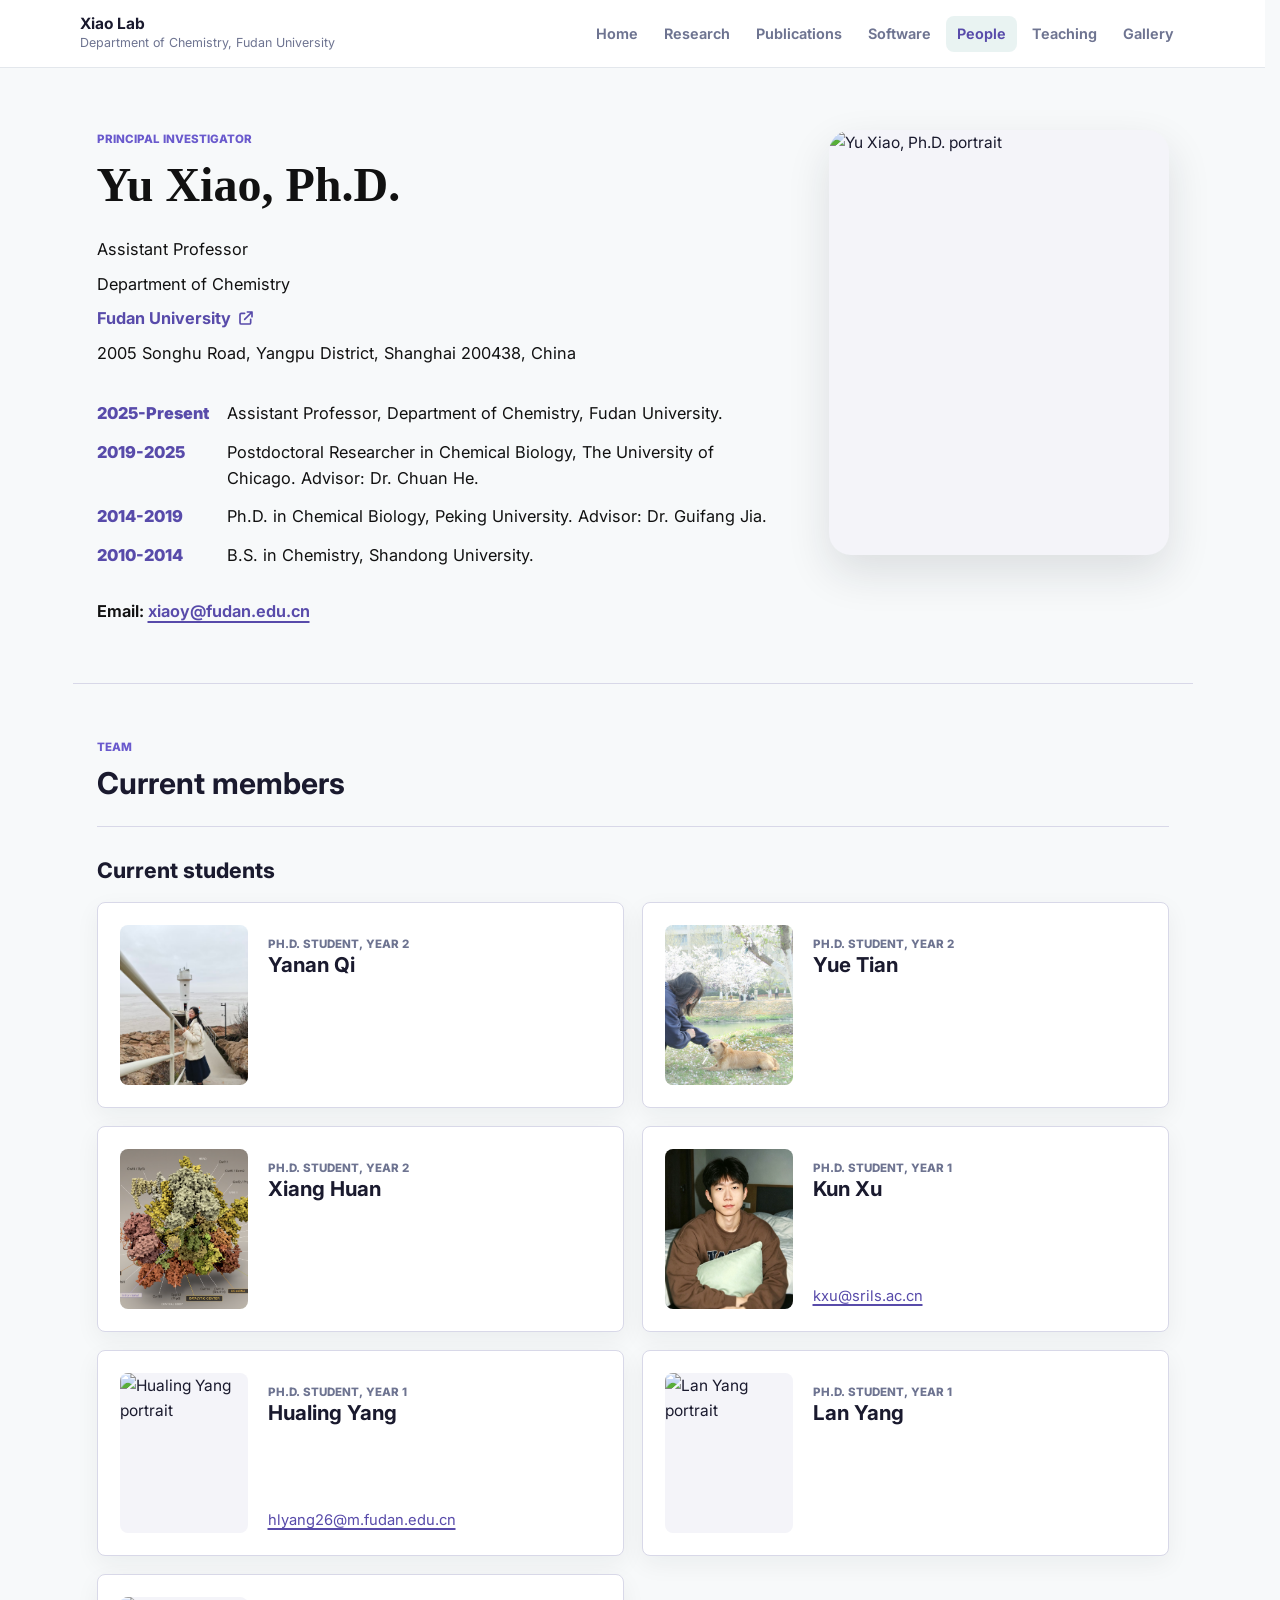
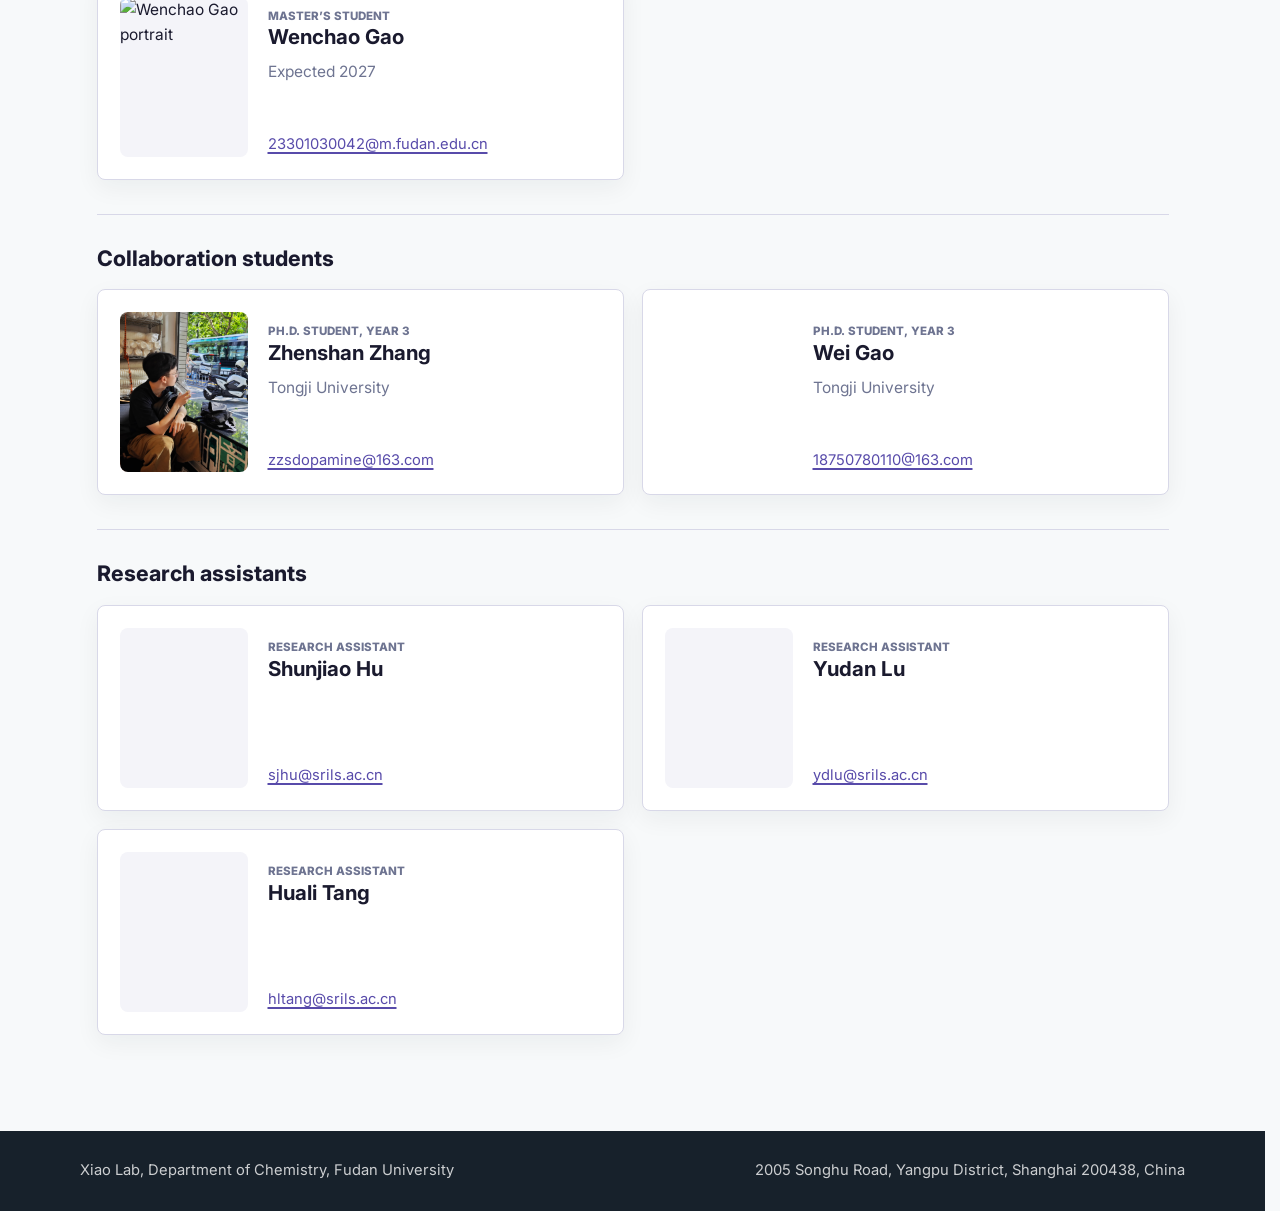
==== commit bb937f3b: "[Content] Refresh student profiles and portraits Add portraits for Lan Yang and Wenchao Gao, update " ====
--- a/site/people.html
+++ b/site/people.html
@@ -64,14 +64,14 @@
               <div class="member-copy"><p class="eyebrow">Ph.D. student, Year 1</p><h2>Kun Xu</h2><p class="member-email"><a href="mailto:kxu@srils.ac.cn">kxu@srils.ac.cn</a></p></div></article>
 <article class="member-card"><img src="assets/people/yang-hualing.jpg" alt="Hualing Yang portrait" loading="lazy" decoding="async">
               <div class="member-copy"><p class="eyebrow">Ph.D. student, Year 1</p><h2>Hualing Yang</h2><p class="member-email"><a href="mailto:hlyang26@m.fudan.edu.cn">hlyang26@m.fudan.edu.cn</a></p></div></article>
-<article class="member-card"><img src="assets/people/member-placeholder.svg" alt="Lan Yang portrait" loading="lazy" decoding="async">
+<article class="member-card"><img src="assets/people/yang-lan.jpg" alt="Lan Yang portrait" loading="lazy" decoding="async">
               <div class="member-copy"><p class="eyebrow">Ph.D. student, Year 1</p><h2>Lan Yang</h2></div></article>
-<article class="member-card"><img src="assets/people/member-placeholder.svg" alt="Wenchao Gao portrait" loading="lazy" decoding="async">
-              <div class="member-copy"><p class="eyebrow">Master’s student</p><h2>Wenchao Gao</h2><p>Expected 2027</p></div></article></div></div>
+<article class="member-card"><img src="assets/people/gao-wenchao.jpg" alt="Wenchao Gao portrait" loading="lazy" decoding="async">
+              <div class="member-copy"><p class="eyebrow">Master’s student</p><h2>Wenchao Gao</h2><p>Expected 2027</p><p class="member-email"><a href="mailto:23301030042@m.fudan.edu.cn">23301030042@m.fudan.edu.cn</a></p></div></article></div></div>
 <div class="people-group"><div class="people-group-heading"><h3>Collaboration students</h3></div><div class="people-grid compact-grid"><article class="member-card"><img src="assets/people/zhang-zhenshan.jpg" alt="Zhenshan Zhang portrait" loading="lazy" decoding="async">
-              <div class="member-copy"><p class="eyebrow">Ph.D. student, Year 2</p><h2>Zhenshan Zhang</h2><p>Tongji University</p><p class="member-email"><a href="mailto:zzsdopamine@163.com">zzsdopamine@163.com</a></p></div></article>
+              <div class="member-copy"><p class="eyebrow">Ph.D. student, Year 3</p><h2>Zhenshan Zhang</h2><p>Tongji University</p><p class="member-email"><a href="mailto:zzsdopamine@163.com">zzsdopamine@163.com</a></p></div></article>
 <article class="member-card"><img src="assets/people/gao-wei.jpg" alt="Wei Gao portrait" loading="lazy" decoding="async">
-              <div class="member-copy"><p class="eyebrow">Ph.D. student, Year 2</p><h2>Wei Gao</h2><p>Tongji University</p><p class="member-email"><a href="mailto:18750780110@163.com">18750780110@163.com</a></p></div></article></div></div>
+              <div class="member-copy"><p class="eyebrow">Ph.D. student, Year 3</p><h2>Wei Gao</h2><p>Tongji University</p><p class="member-email"><a href="mailto:18750780110@163.com">18750780110@163.com</a></p></div></article></div></div>
 <div class="people-group"><div class="people-group-heading"><h3>Research assistants</h3></div><div class="people-grid compact-grid"><article class="member-card"><img src="assets/people/hu-shunjiao.jpg" alt="Shunjiao Hu portrait" loading="lazy" decoding="async">
               <div class="member-copy"><p class="eyebrow">Research assistant</p><h2>Shunjiao Hu</h2><p class="member-email"><a href="mailto:sjhu@srils.ac.cn">sjhu@srils.ac.cn</a></p></div></article>
 <article class="member-card"><img src="assets/people/lu-yudan.jpg" alt="Yudan Lu portrait" loading="lazy" decoding="async">
